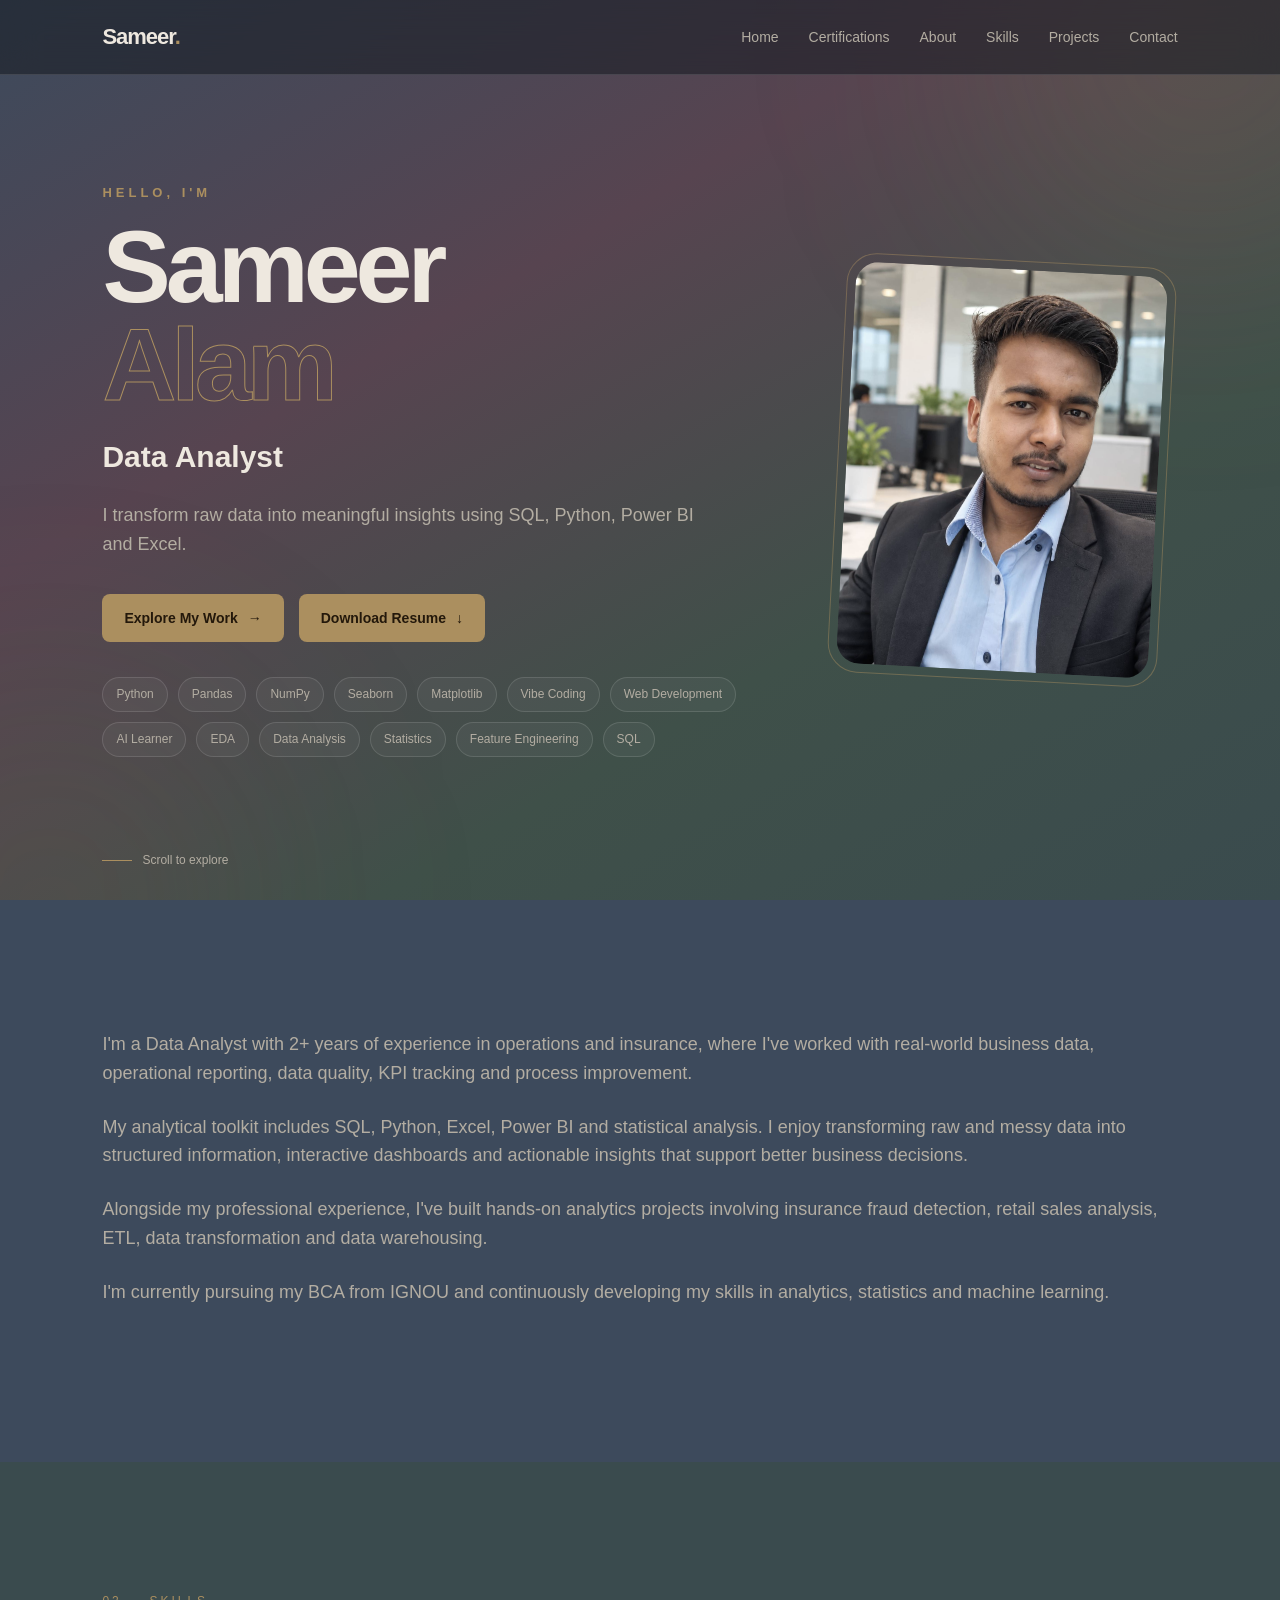
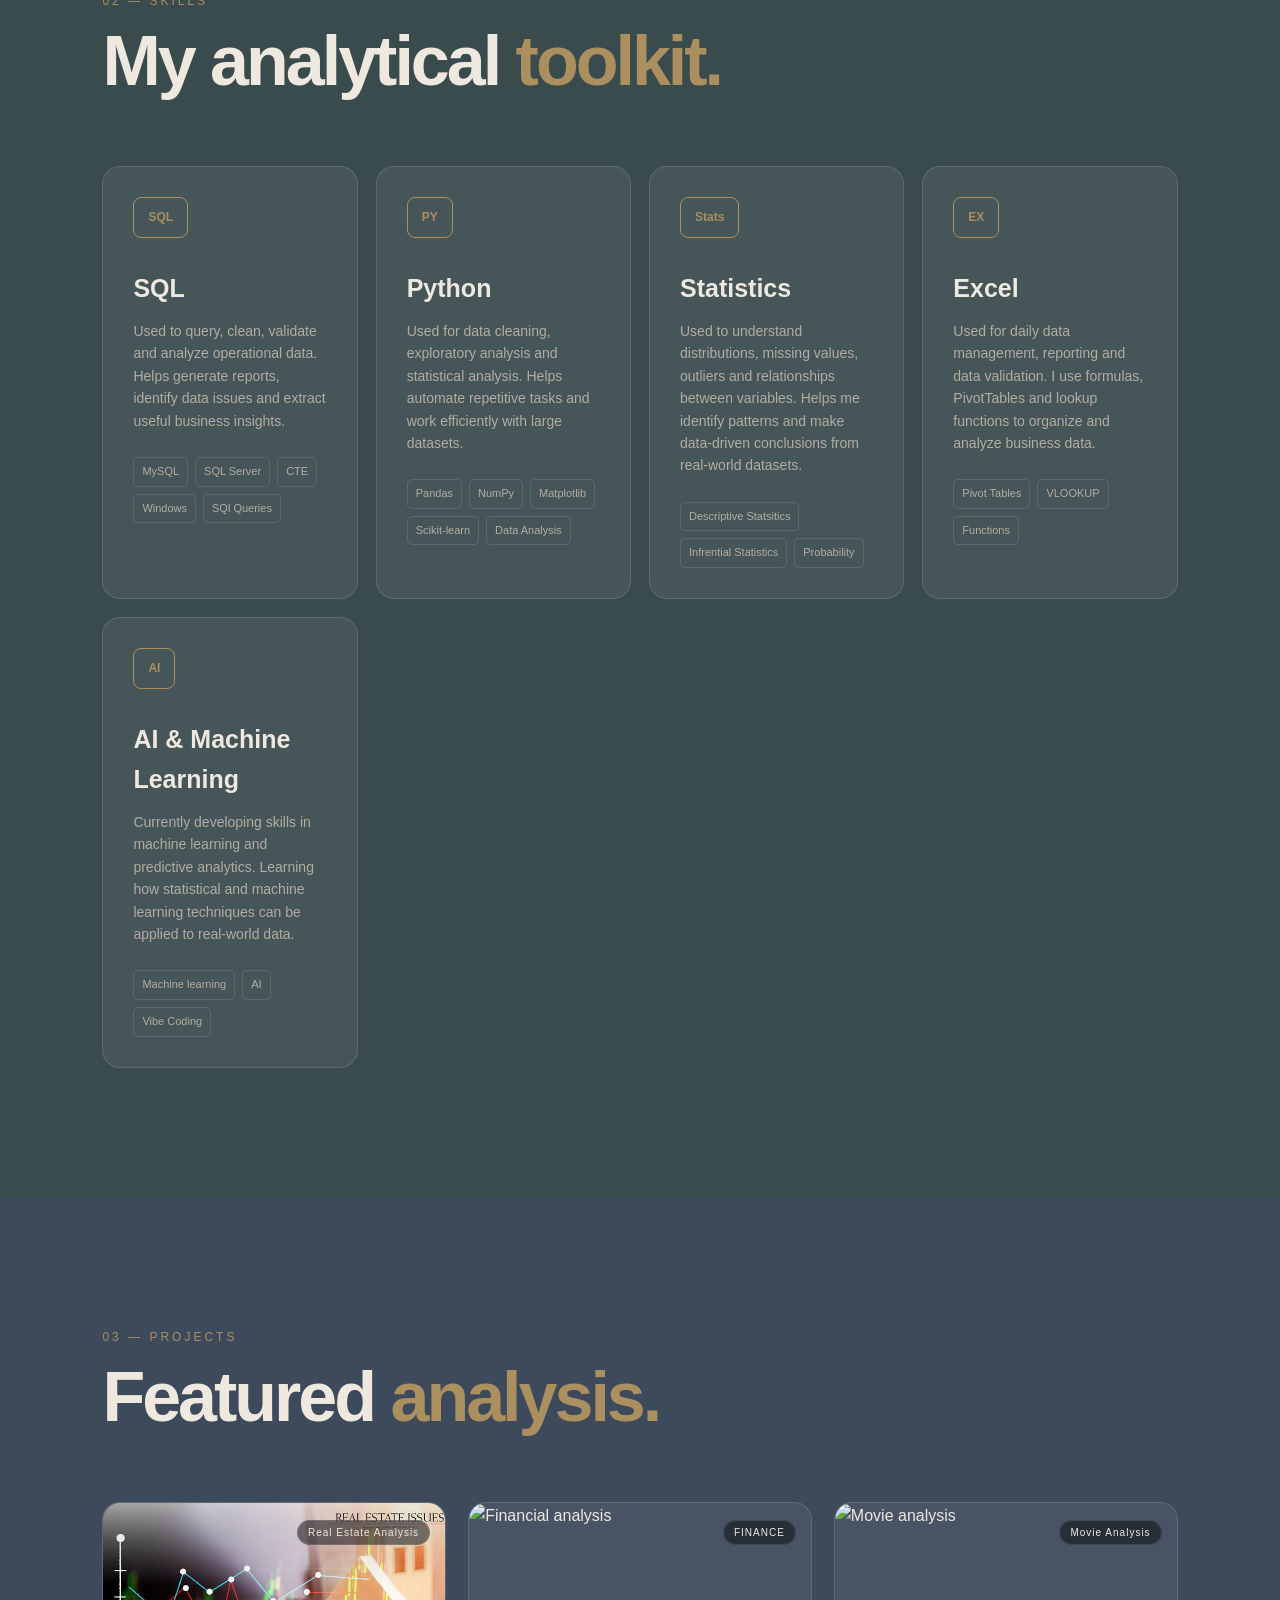
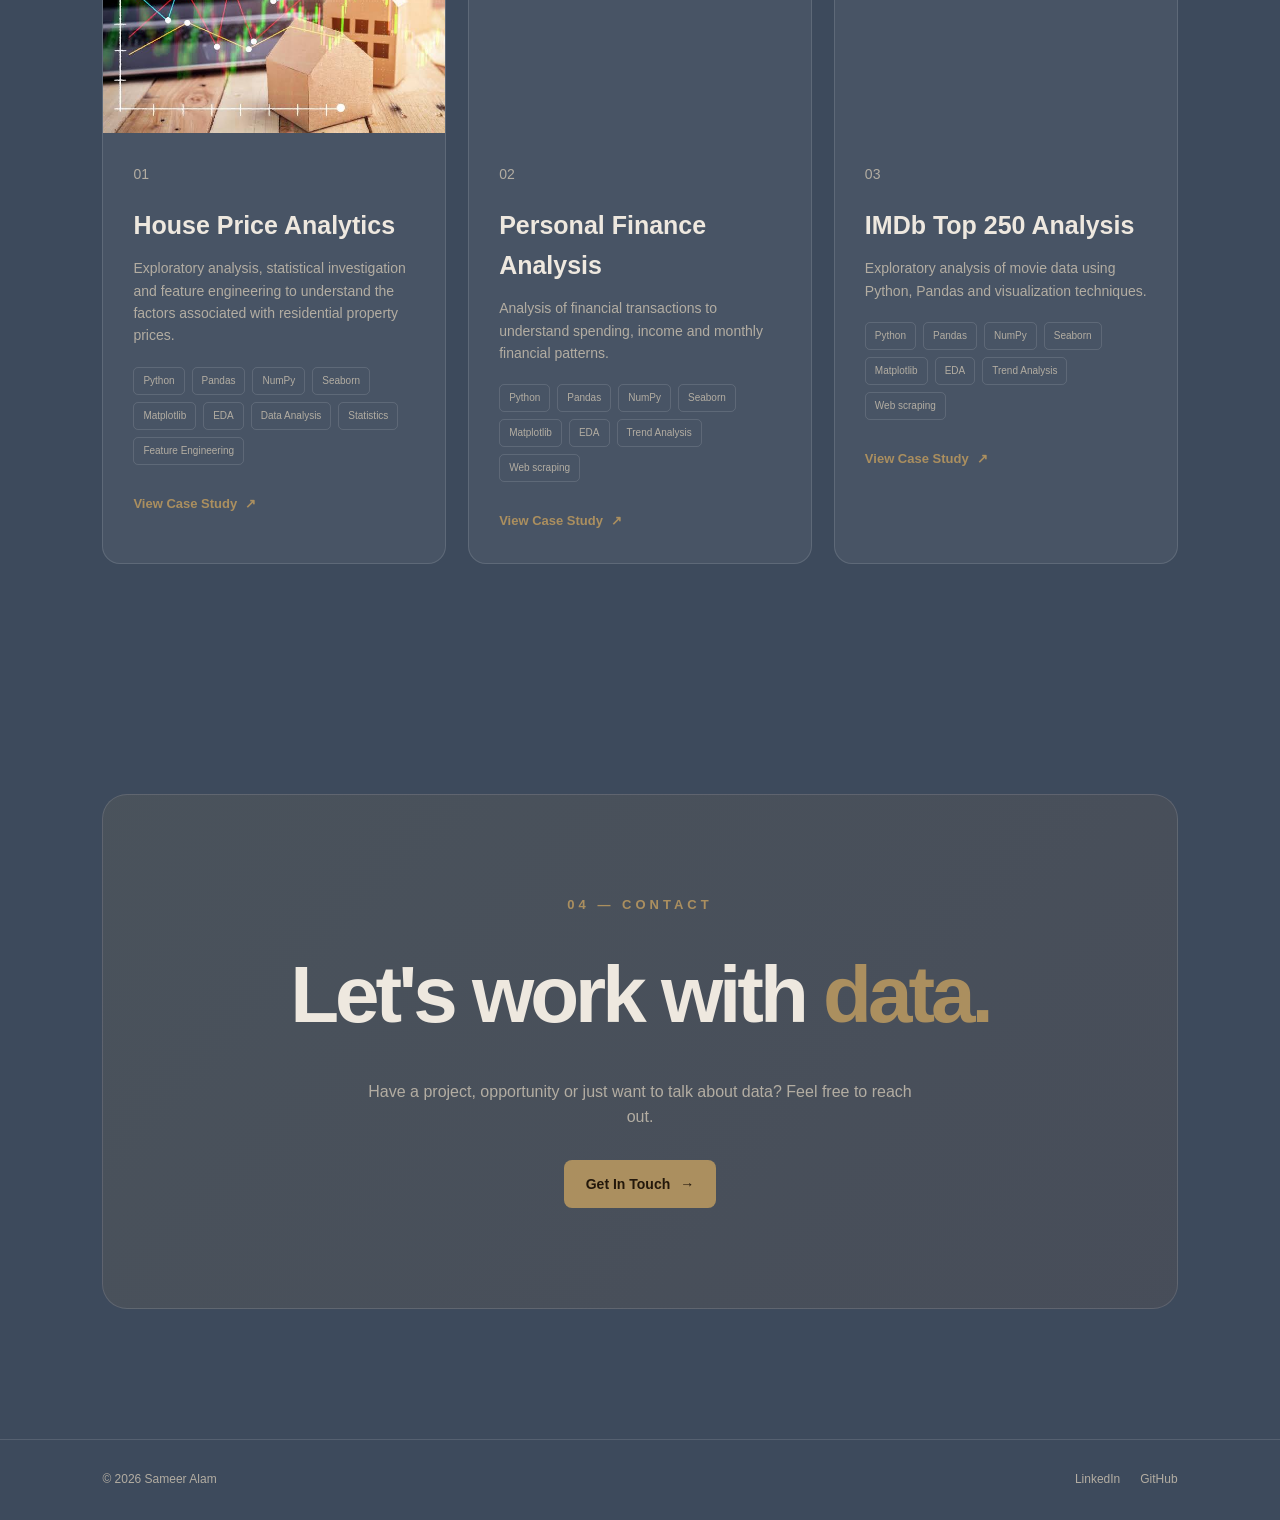
==== website/index.html @ bcc32638 "first push with office pc the structure of website and all certification" ====
<!DOCTYPE html>
<html lang="en">

<head>

    <meta charset="UTF-8">

    <meta name="viewport" content="width=device-width, initial-scale=1.0">

    <meta name="description"
        content="Sameer Alam - Data Analyst Portfolio. Explore my projects in SQL, Python, Power BI and Excel.">

    <title>Sameer Alam | Data Analyst</title>

    <link rel="stylesheet" href="style.css">

</head>


<body>

    <!-- ================= NAVIGATION ================= -->

    <nav class="navbar">

        <a href="#home" class="logo">
            Sameer<span>.</span>
        </a>

        <div class="nav-links">

            <a href="#home">Home</a>

            <a href="certifications.html">Certifications</a>

            <a href="#about">About</a>

            <a href="#skills">Skills</a>

            <a href="#projects">Projects</a>

            <a href="#contact">Contact</a>

        </div>

        <div class="menu-btn">
            ☰
        </div>

    </nav>



    <!-- ================= HERO ================= -->

    <section id="home" class="hero">

        <!-- Background glow -->

        <div class="glow glow-one"></div>

        <div class="glow glow-two"></div>


        <div class="hero-content">

            <div class="hero-text reveal">

                <p class="small-title">
                    HELLO, I'M
                </p>

                <h1>
                    Sameer
                    <span>Alam</span>
                </h1>

                <h2>
                    Data Analyst
                </h2>

                <p class="hero-description">

                    I transform raw data into meaningful insights
                    using SQL, Python, Power BI and Excel.

                </p>


          <div class="hero-buttons">

    <a href="#projects" class="btn primary-btn">
        Explore My Work
        <span>→</span>
    </a>

    <a href="files/Sameer-Alam-Resume.pdf"
       class="btn primary-btn"
       download>
        Download Resume
        <span>↓</span>
    </a>

</div>


                <div class="tech-stack">

                        <span>Python</span>
                        <span>Pandas</span>
                        <span>NumPy</span>
                        <span>Seaborn</span>
                        <span>Matplotlib</span>
                        <span>Vibe Coding</span>
                        <span>Web Development</span>
                        <span>AI Learner</span>
                        <span>EDA</span>
                        <span>Data Analysis</span>
                        <span>Statistics</span>
                        <span>Feature Engineering</span>
                        <span>SQL</span>

                </div>

            </div>


            <!-- PROFILE IMAGE -->

            <div class="hero-image reveal">

                <div class="image-glow"></div>

                <div class="profile-frame">

                    <!-- Replace this image later -->

                    <img
                        src="images/self.png"
                        alt="Profile">

                </div>

            </div>

        </div>


        <div class="scroll-indicator">

            <span></span>

            Scroll to explore

        </div>

    </section>



    <!-- ================= ABOUT ================= -->

    <section id="about" class="section">

        <div class="about-text reveal">

    <p>
        I'm a Data Analyst with 2+ years of experience in
        operations and insurance, where I've worked with
        real-world business data, operational reporting,
        data quality, KPI tracking and process improvement.
    </p>

    <p>
        My analytical toolkit includes SQL, Python, Excel,
        Power BI and statistical analysis. I enjoy transforming
        raw and messy data into structured information,
        interactive dashboards and actionable insights that
        support better business decisions.
    </p>

    <p>
        Alongside my professional experience, I've built
        hands-on analytics projects involving insurance fraud
        detection, retail sales analysis, ETL, data transformation
        and data warehousing.
    </p>

    <p>
        I'm currently pursuing my BCA from IGNOU and continuously
        developing my skills in analytics, statistics and
        machine learning.
    </p>

</div>

    </section>



    <!-- ================= SKILLS ================= -->

    <section id="skills" class="section skills-section">

        <div class="section-heading reveal">

            <p>02 — SKILLS</p>

            <h2>
                My analytical
                <span>toolkit.</span>
            </h2>

        </div>


        <div class="skills-grid">


            <!-- SQL -->

            <div class="skill-card reveal">

                <div class="skill-icon">
                    SQL
                </div>

                <h3>
                    SQL
                </h3>

                <p>
                    Used to query, clean, validate and analyze operational data.
                    Helps generate reports, identify data issues and extract useful business insights.
                </p>

                <div class="skill-tags">

                    <span>MySQL</span>
                    <span>SQL Server</span>
                    <span>CTE</span>
                    <span>Windows</span>
                    <span>SQl Queries</span>
                    

                </div>

            </div>


            <!-- PYTHON -->

            <div class="skill-card reveal">

                <div class="skill-icon">
                    PY
                </div>

                <h3>
                    Python
                </h3>

                <p>
                    Used for data cleaning, exploratory analysis and statistical analysis.
                    Helps automate repetitive tasks and work efficiently with large datasets.
                </p>

                <div class="skill-tags">

                    <span>Pandas</span>
                    <span>NumPy</span>
                    <span>Matplotlib</span>
                    <span>Scikit-learn</span>
                    <span>Data Analysis</span>

                </div>

            </div>


            <!-- POWER BI -->

            <div class="skill-card reveal">

                <div class="skill-icon">
                    Stats
                </div>

                <h3>
                    Statistics
                </h3>

                <p>
                    Used to understand distributions, missing values, outliers and relationships between variables.
                    Helps me identify patterns and make data-driven conclusions from real-world datasets.
                </p>

                <div class="skill-tags">

                    <span>Descriptive Statsitics</span>
                    <span>Infrential Statistics</span>
                    <span>Probability</span>

                </div>

            </div>


            <!-- EXCEL -->

            <div class="skill-card reveal">

                <div class="skill-icon">
                    EX
                </div>

                <h3>
                    Excel
                </h3>

                <p>
                    Used for daily data management, reporting and data validation.
                    I use formulas, PivotTables and lookup functions to organize and analyze business data.
                </p>

                <div class="skill-tags">

                    <span>Pivot Tables</span>
                    <span>VLOOKUP</span>
                    <span>Functions</span>

                </div>

            </div>

            <div class="skill-card reveal">

                <div class="skill-icon">
                    AI
                </div>

                <h3>
                    AI & Machine Learning
                </h3>

                <p>
                    Currently developing skills in machine learning and predictive analytics.
                    Learning how statistical and machine learning techniques can be applied to real-world data.
                </p>

                <div class="skill-tags">

                    <span> Machine learning</span>
                    <span>AI</span>
                    <span>Vibe Coding</span>

                </div>

            </div>

        </div>

    </section>



    <!-- ================= PROJECTS ================= -->

    <section id="projects" class="section">

        <div class="section-heading reveal">

            <p>03 — PROJECTS</p>

            <h2>
                Featured
                <span>analysis.</span>
            </h2>

        </div>


        <div class="projects-grid">


            <!-- PROJECT 1 -->

            <article class="project-card reveal">


                <div class="project-image">

                    <img
                        src="images/project_house_price.jpeg"
                            alt="House Price Analysis">

                    <div class="image-overlay">

                        <span>
                            Real Estate Analysis
                        </span>

                    </div>

                </div>


                <div class="project-content">

                    <p class="project-number">
                        01
                    </p>
                <h3>House Price Analytics</h3>

                <p>
                    Exploratory analysis, statistical investigation and feature
                    engineering to understand the factors associated with residential
                    property prices.
                </p>

                 <div class="project-tags">

                        <span>Python</span>
                        <span>Pandas</span>
                        <span>NumPy</span>
                        <span>Seaborn</span>
                        <span>Matplotlib</span>
                        <span>EDA</span>
                        <span>Data Analysis</span>
                        <span>Statistics</span>
                        <span>Feature Engineering</span>

                    </div>

                    <a href="projects/house-price-analysis.html"
                    class="project-link">

                        View Case Study
                        <span>↗</span>

                    </a>
        

                </div>

            </article>



            <!-- PROJECT 2 -->

            <article class="project-card reveal">


                <div class="project-image">

                    <img
                        src="https://images.unsplash.com/photo-1554224155-6726b3ff858f?auto=format&fit=crop&w=1200&q=80"
                        alt="Financial analysis">

                    <div class="image-overlay">

                        <span>
                            FINANCE
                        </span>

                    </div>

                </div>


                <div class="project-content">

                    <p class="project-number">
                        02
                    </p>

                    <h3>
                        Personal Finance Analysis
                    </h3>

                    <p>

                        Analysis of financial transactions
                        to understand spending, income and
                        monthly financial patterns.

                    </p>

                    <div class="project-tags">

                        <span>Python</span>
                        <span>Pandas</span>
                        <span>NumPy</span>
                        <span>Seaborn</span>
                        <span>Matplotlib</span>
                        <span>EDA</span>
                        <span>Trend Analysis</span>
                        <span>Web scraping</span>

                    </div>


                    <a href="#" class="project-link">

                        View Case Study
                        <span>↗</span>

                    </a>

                </div>

            </article>



            <!-- PROJECT 3 -->

            <article class="project-card reveal">


                <div class="project-image">

                    <img
                        src="https://images.unsplash.com/photo-1489599849927-2ee91cede3ba?auto=format&fit=crop&w=1200&q=80"
                        alt="Movie analysis">

                    <div class="image-overlay">

                        <span>
                            Movie Analysis
                        </span>

                    </div>

                </div>


                <div class="project-content">

                    <p class="project-number">
                        03
                    </p>

                    <h3>
                        IMDb Top 250 Analysis
                    </h3>

                    <p>

                        Exploratory analysis of movie data
                        using Python, Pandas and visualization
                        techniques.

                    </p>


                    <div class="project-tags">

                        <span>Python</span>
                        <span>Pandas</span>
                        <span>NumPy</span>
                        <span>Seaborn</span>
                        <span>Matplotlib</span>
                        <span>EDA</span>
                        <span>Trend Analysis</span>
                        <span>Web scraping</span>

                    </div>


               <a href="projects/imdb-analysis.html" class="project-link">
                            View Case Study
                    <span>↗</span>
                            </a>

                </div>

            </article>

        </div>

    </section>



    <!-- ================= CONTACT ================= -->

    <section id="contact" class="section contact-section">

        <div class="contact-box reveal">

            <p class="small-title">
                04 — CONTACT
            </p>

            <h2>
                Let's work with
                <span>data.</span>
            </h2>

            <p>

                Have a project, opportunity or just want
                to talk about data? Feel free to reach out.

            </p>


            <a
                href="mailto: sameetalam74@gmail.com"
                class="btn primary-btn">

                Get In Touch
                <span>→</span>

            </a>

        </div>

    </section>



    <!-- ================= FOOTER ================= -->

    <footer>

        <p>
            © 2026 Sameer Alam
        </p>

        <div>

            <a href="https://www.linkedin.com/in/sameer-alam-1b705b1b7/" target="_blank">
                LinkedIn
            </a>

            <a href="#" target="_blank">
                GitHub
            </a>

        </div>

    </footer>



    <script src="script.js"></script>

</body>

</html>
---- website/style.css ----
/* =========================================
   GLOBAL
========================================= */

:root {

    --background: #3d4a5c;

    --background-two: #3a4b4e;

    --card: rgba(255, 255, 255, 0.06);

    --card-hover: rgba(255, 255, 255, 0.11);

    --text: #eee8df;

    --muted: #b3ada2;

    --accent: #ab8f5f;

    --purple: #96654c;

    --border: rgba(255, 255, 255, 0.12);

}


* {

    margin: 0;

    padding: 0;

    box-sizing: border-box;

}


html {

    scroll-behavior: smooth;

}


body {

    font-family:
        Inter,
        Arial,
        Helvetica,
        sans-serif;

    background: var(--background);

    background-image:
        linear-gradient(
            150deg,
            #3d4a5c 0%,
            #574450 35%,
            #3f5049 68%,
            #3a4b4e 100%
        );

    background-attachment: fixed;

    color: var(--text);

    line-height: 1.6;

    overflow-x: hidden;

}


a {

    color: inherit;

}


::selection {

    background: var(--accent);

    color: #23180b;

}



/* =========================================
   NAVBAR
========================================= */

.navbar {

    position: fixed;

    top: 0;

    left: 0;

    width: 100%;

    height: 75px;

    padding: 0 8%;

    display: flex;

    justify-content: space-between;

    align-items: center;

    z-index: 1000;

    background:
        rgba(22, 26, 34, 0.55);

    backdrop-filter: blur(18px);

    border-bottom:
        1px solid var(--border);

}


.logo {

    text-decoration: none;

    font-size: 22px;

    font-weight: 800;

    letter-spacing: -1px;

}


.logo span {

    color: var(--accent);

}


.nav-links {

    display: flex;

    gap: 30px;

}


.nav-links a {

    position: relative;

    text-decoration: none;

    color: var(--muted);

    font-size: 14px;

    transition:
        color 0.3s ease;

}


.nav-links a::after {

    content: "";

    position: absolute;

    bottom: -7px;

    left: 0;

    width: 0;

    height: 2px;

    background: var(--accent);

    transition:
        width 0.3s ease;

}


.nav-links a:hover {

    color: var(--text);

}


.nav-links a:hover::after {

    width: 100%;

}


.menu-btn {

    display: none;

    font-size: 25px;

    cursor: pointer;

}



/* =========================================
   HERO
========================================= */

.hero {

    min-height: 100vh;

    position: relative;

    display: flex;

    align-items: center;

    padding:
        120px 8% 80px;

    overflow: hidden;

}


.hero-content {

    width: 100%;

    display: grid;

    grid-template-columns:
        1.3fr 0.7fr;

    align-items: center;

    gap: 70px;

}


.small-title {

    color: var(--accent);

    font-size: 13px;

    letter-spacing: 4px;

    font-weight: 700;

    margin-bottom: 15px;

}


.hero h1 {

    font-size:
        clamp(55px, 8vw, 105px);

    line-height: 0.95;

    letter-spacing: -5px;

    margin-bottom: 20px;

}


.hero h1 span {

    display: block;

    color: transparent;

    -webkit-text-stroke:
        1px var(--accent);

}


.hero h2 {

    font-size: 30px;

    margin-bottom: 20px;

}


.hero-description {

    color: var(--muted);

    font-size: 18px;

    max-width: 620px;

    margin-bottom: 35px;

}


.hero-buttons {

    display: flex;

    gap: 15px;

    flex-wrap: wrap;

    margin-bottom: 35px;

}


.btn {

    display: inline-flex;

    align-items: center;

    gap: 10px;

    padding:
        13px 22px;

    border-radius: 8px;

    text-decoration: none;

    font-size: 14px;

    font-weight: 700;

    transition:
        transform 0.3s ease,
        box-shadow 0.3s ease,
        border-color 0.3s ease;

}


.primary-btn {

    background: var(--accent);

    color: #23180b;

}


.primary-btn:hover {

    transform:
        translateY(-5px);

    box-shadow:
        0 15px 40px
        rgba(171, 143, 95, 0.3);

}


.secondary-btn {

    border:
        1px solid var(--border);

    background:
        rgba(255, 255, 255, 0.05);

}


.secondary-btn:hover {

    transform:
        translateY(-5px);

    border-color:
        var(--accent);

}


.tech-stack {

    display: flex;

    gap: 10px;

    flex-wrap: wrap;

}


.tech-stack span {

    padding:
        7px 13px;

    border:
        1px solid var(--border);

    border-radius: 30px;

    color: var(--muted);

    font-size: 12px;

    background:
        rgba(255, 255, 255, 0.04);

    transition:
        transform 0.3s ease,
        border-color 0.3s ease,
        color 0.3s ease;

}


.tech-stack span:hover {

    transform:
        translateY(-4px);

    border-color:
        var(--accent);

    color:
        var(--accent);

}



/* =========================================
   PROFILE IMAGE
========================================= */

.hero-image {

    display: flex;

    justify-content: center;

    position: relative;

}


.profile-frame {

    position: relative;

    width: 330px;

    height: 420px;

    padding: 8px;

    border:
        1px solid
        rgba(171, 143, 95, 0.45);

    border-radius: 30px;

    overflow: hidden;

    transform:
        rotate(3deg);

    transition:
        transform 0.5s ease,
        box-shadow 0.5s ease;

}


.profile-frame:hover {

    transform:
        rotate(0deg)
        translateY(-10px);

    box-shadow:
        0 30px 80px
        rgba(171, 143, 95, 0.2);

}


.profile-frame img {

    width: 100%;

    height: 100%;

    object-fit: cover;

    border-radius: 23px;

    filter:
        grayscale(30%);

    transition:
        transform 0.6s ease,
        filter 0.6s ease;

}


.profile-frame:hover img {

    transform:
        scale(1.05);

    filter:
        grayscale(0%);

}


/* IMAGE SHINE */

.profile-frame::after {

    content: "";

    position: absolute;

    top: 0;

    left: -130%;

    width: 70%;

    height: 100%;

    background:
        linear-gradient(
            90deg,
            transparent,
            rgba(255,255,255,0.4),
            transparent
        );

    transform:
        skewX(-20deg);

    transition:
        left 0.8s ease;

    pointer-events: none;

}


.profile-frame:hover::after {

    left: 140%;

}



/* =========================================
   BACKGROUND GLOWS
========================================= */

.glow {

    position: absolute;

    border-radius: 50%;

    filter: blur(120px);

    pointer-events: none;

}


.glow-one {

    width: 450px;

    height: 450px;

    background:
        rgba(171, 143, 95, 0.14);

    top: -180px;

    right: -150px;

}


.glow-two {

    width: 400px;

    height: 400px;

    background:
        rgba(150, 101, 76, 0.13);

    bottom: -200px;

    left: -150px;

}



/* =========================================
   SCROLL INDICATOR
========================================= */

.scroll-indicator {

    position: absolute;

    bottom: 30px;

    left: 8%;

    color: var(--muted);

    font-size: 12px;

    display: flex;

    align-items: center;

    gap: 10px;

}


.scroll-indicator span {

    width: 30px;

    height: 1px;

    background:
        var(--accent);

}



/* =========================================
   GENERAL SECTIONS
========================================= */

.section {

    padding:
        130px 8%;

    position: relative;

}


.section-heading {

    margin-bottom: 70px;

}


.section-heading p {

    color:
        var(--accent);

    font-size: 12px;

    letter-spacing: 3px;

    margin-bottom: 15px;

}


.section-heading h2 {

    font-size:
        clamp(40px, 6vw, 70px);

    line-height: 1;

    letter-spacing: -3px;

}


.section-heading h2 span {

    color: var(--accent);

}



/* =========================================
   ABOUT
========================================= */

.about-grid {

    display: grid;

    grid-template-columns:
        1fr 1fr;

    gap: 80px;

}


.about-text {

    color: var(--muted);

    font-size: 18px;

}


.about-text p {

    margin-bottom: 25px;

}


.about-stats {

    display: grid;

    grid-template-columns:
        1fr 1fr;

    gap: 15px;

}


.stat-card {

    padding: 30px;

    border:
        1px solid var(--border);

    border-radius: 15px;

    background:
        var(--card);

    transition:
        transform 0.4s ease,
        border-color 0.4s ease,
        background 0.4s ease;

}


.stat-card:hover {

    transform:
        translateY(-8px);

    border-color:
        var(--accent);

    background:
        var(--card-hover);

}


.stat-card h3 {

    font-size: 25px;

    margin-bottom: 8px;

}


.stat-card p {

    color: var(--muted);

    font-size: 13px;

}



/* =========================================
   SKILLS
========================================= */

.skills-section {

    background:
        var(--background-two);

}


.skills-grid {

    display: grid;

    grid-template-columns:
        repeat(4, 1fr);

    gap: 18px;

}


.skill-card {

    padding: 30px;

    min-height: 300px;

    border:
        1px solid var(--border);

    border-radius: 18px;

    background:
        var(--card);

    position: relative;

    overflow: hidden;

    transition:
        transform 0.4s ease,
        border-color 0.4s ease,
        box-shadow 0.4s ease;

}


.skill-card::before {

    content: "";

    position: absolute;

    width: 150px;

    height: 150px;

    border-radius: 50%;

    background:
        var(--accent);

    opacity: 0;

    filter: blur(80px);

    right: -80px;

    top: -80px;

    transition:
        opacity 0.4s ease;

}


.skill-card:hover {

    transform:
        translateY(-10px);

    border-color:
        rgba(171, 143, 95, 0.4);

    box-shadow:
        0 25px 60px
        rgba(10, 12, 16, 0.3);

}


.skill-card:hover::before {

    opacity: 0.15;

}


.skill-icon {

    display: inline-flex;

    padding: 10px 14px;

    border:
        1px solid var(--accent);

    color:
        var(--accent);

    border-radius: 8px;

    font-size: 12px;

    font-weight: 800;

    margin-bottom: 30px;

}


.skill-card h3 {

    font-size: 25px;

    margin-bottom: 12px;

}


.skill-card p {

    color: var(--muted);

    font-size: 14px;

    margin-bottom: 25px;

}


.skill-tags {

    display: flex;

    flex-wrap: wrap;

    gap: 7px;

}


.skill-tags span {

    font-size: 11px;

    color: var(--muted);

    padding: 5px 8px;

    border:
        1px solid var(--border);

    border-radius: 5px;

}



/* =========================================
   PROJECTS
========================================= */

.projects-grid {

    display: grid;

    grid-template-columns:
        repeat(3, 1fr);

    gap: 22px;

}


.project-card {

    border:
        1px solid var(--border);

    border-radius: 18px;

    overflow: hidden;

    background:
        var(--card);

    transition:
        transform 0.45s ease,
        border-color 0.45s ease,
        box-shadow 0.45s ease;

}


.project-card:hover {

    transform:
        translateY(-12px);

    border-color:
        rgba(150, 101, 76, 0.45);

    box-shadow:
        0 30px 70px
        rgba(10, 12, 16, 0.35);

}



/* PROJECT IMAGE */

.project-image {

    position: relative;

    height: 230px;

    overflow: hidden;

}


.project-image img {

    width: 100%;

    height: 100%;

    object-fit: cover;

    transition:
        transform 0.7s ease;

}


.project-card:hover
.project-image img {

    transform:
        scale(1.08);

}


/* IMAGE SHINE */

.project-image::after {

    content: "";

    position: absolute;

    top: 0;

    left: -130%;

    width: 65%;

    height: 100%;

    background:
        linear-gradient(
            90deg,
            transparent,
            rgba(255,255,255,0.45),
            transparent
        );

    transform:
        skewX(-20deg);

    transition:
        left 0.8s ease;

    pointer-events: none;

}


.project-card:hover
.project-image::after {

    left: 140%;

}

.project-graph {
    width: 100%;
    height: auto;
    display: block;
    border-radius: 12px;
    transition: transform 0.3s ease;
}

.project-graph:hover {
    transform: scale(1.02);
}



.image-overlay {

    position: absolute;

    top: 15px;

    right: 15px;

    z-index: 2;

}


.image-overlay span {

    padding:
        6px 10px;

    background:
        rgba(15, 15, 20, 0.55);

    backdrop-filter:
        blur(10px);

    border:
        1px solid var(--border);

    border-radius: 20px;

    font-size: 10px;

    letter-spacing: 1px;

    color:
        var(--text);

}



/* PROJECT CONTENT */

.project-content {

    padding: 30px;

}


.project-number {

    color:
        var(--accent);

    font-size: 12px;

    margin-bottom: 12px;

}


.project-content h3 {

    font-size: 25px;

    margin-bottom: 12px;

}


.project-content > p {

    color:
        var(--muted);

    font-size: 14px;

    margin-bottom: 20px;

}


.project-tags {

    display: flex;

    flex-wrap: wrap;

    gap: 7px;

    margin-bottom: 25px;

}


.project-tags span {

    padding:
        5px 9px;

    font-size: 10px;

    border:
        1px solid var(--border);

    border-radius: 5px;

    color:
        var(--muted);

}


.project-link {

    text-decoration: none;

    color:
        var(--accent);

    font-size: 13px;

    font-weight: 700;

    display: inline-flex;

    gap: 8px;

    transition:
        gap 0.3s ease;

}


.project-link:hover {

    gap: 15px;

}



/* =========================================
   CONTACT
========================================= */

.contact-section {

    padding-top: 100px;

}


.contact-box {

    text-align: center;

    padding:
        100px 30px;

    border:
        1px solid var(--border);

    border-radius: 25px;

    background:
        linear-gradient(
            135deg,
            rgba(171,143,95,0.12),
            rgba(150,101,76,0.12)
        );

}


.contact-box h2 {

    font-size:
        clamp(45px, 7vw, 80px);

    letter-spacing:
        -4px;

    margin-bottom: 20px;

}


.contact-box h2 span {

    color:
        var(--accent);

}


.contact-box > p:not(.small-title) {

    color:
        var(--muted);

    max-width: 550px;

    margin:
        0 auto 30px;

}



/* =========================================
   FOOTER
========================================= */

footer {

    padding:
        30px 8%;

    border-top:
        1px solid var(--border);

    display: flex;

    justify-content: space-between;

    color:
        var(--muted);

    font-size: 12px;

}


footer div {

    display: flex;

    gap: 20px;

}


footer a {

    text-decoration: none;

}


footer a:hover {

    color:
        var(--accent);

}



/* =========================================
   SCROLL REVEAL
========================================= */

.reveal {

    opacity: 0;

    transform:
        translateY(35px);

    transition:
        opacity 0.8s ease,
        transform 0.8s ease;

}


.reveal.active {

    opacity: 1;

    transform:
        translateY(0);

}



/* =========================================
   MOBILE
========================================= */

@media (max-width: 1000px) {

    .hero-content {

        grid-template-columns:
            1fr;

    }

    .hero-image {

        display: none;

    }

    .skills-grid {

        grid-template-columns:
            repeat(2, 1fr);

    }

    .projects-grid {

        grid-template-columns:
            1fr 1fr;

    }

}


@media (max-width: 700px) {

    .navbar {

        padding:
            0 5%;

    }

    .nav-links {

        display: none;

    }

    .menu-btn {

        display: block;

    }

    .hero {

        padding:
            120px 6% 70px;

    }

    .hero h1 {

        font-size: 58px;

    }

    .hero h2 {

        font-size: 25px;

    }

    .hero-description {

        font-size: 16px;

    }

    .section {

        padding:
            90px 6%;

    }

    .about-grid {

        grid-template-columns:
            1fr;

        gap: 40px;

    }

    .about-stats {

        grid-template-columns:
            1fr 1fr;

    }

    .skills-grid {

        grid-template-columns:
            1fr;

    }

    .projects-grid {

        grid-template-columns:
            1fr;

    }

    .contact-box {

        padding:
            70px 20px;

    }

    footer {

        flex-direction:
            column;

        gap: 15px;

    }

}


@media (max-width: 450px) {

    .about-stats {

        grid-template-columns:
            1fr;

    }

    .hero h1 {

        font-size: 48px;

    }

}
@media (max-width: 700px) {

    .nav-links.mobile-active {

        display: flex;

        position: absolute;

        top: 75px;

        left: 0;

        width: 100%;

        padding: 25px;

        flex-direction: column;

        align-items: center;

        gap: 20px;

        background:
            rgba(22, 26, 34, 0.9);

        backdrop-filter:
            blur(20px);

        border-bottom:
            1px solid var(--border);

    }

}
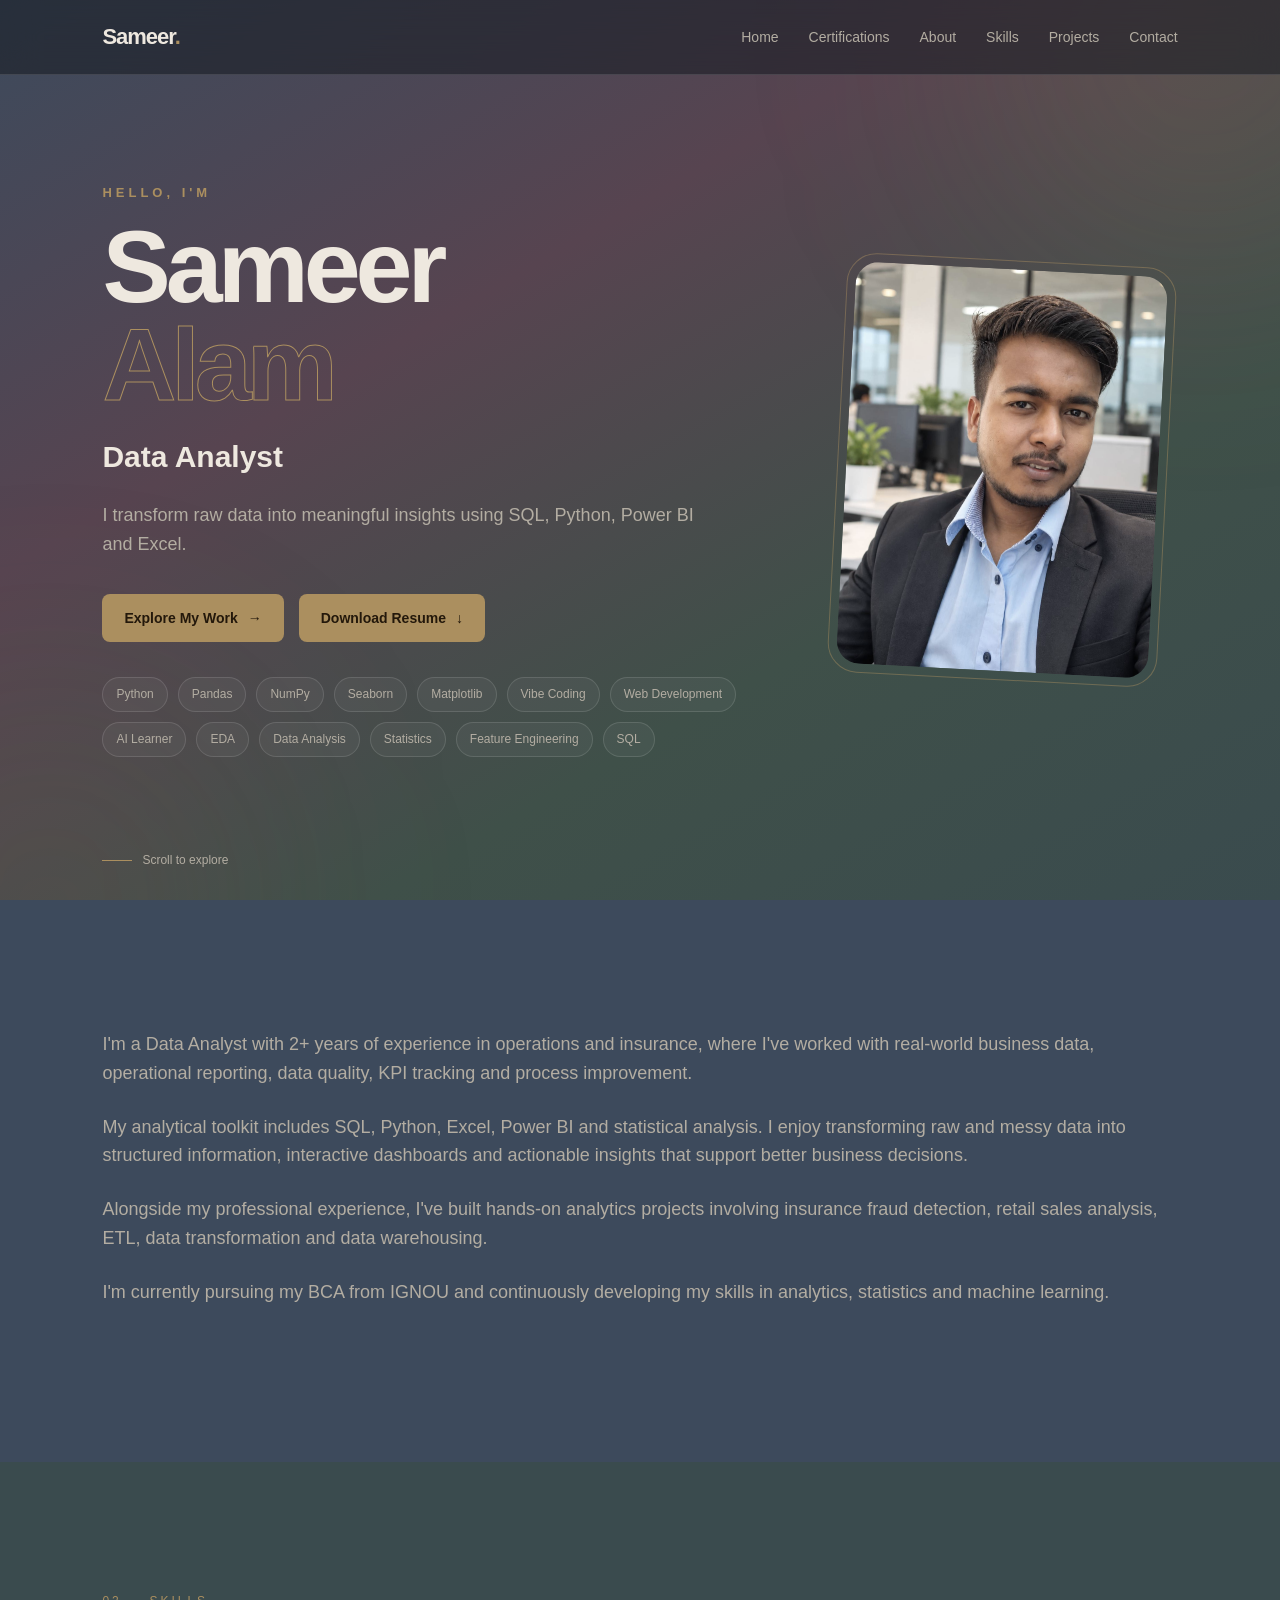
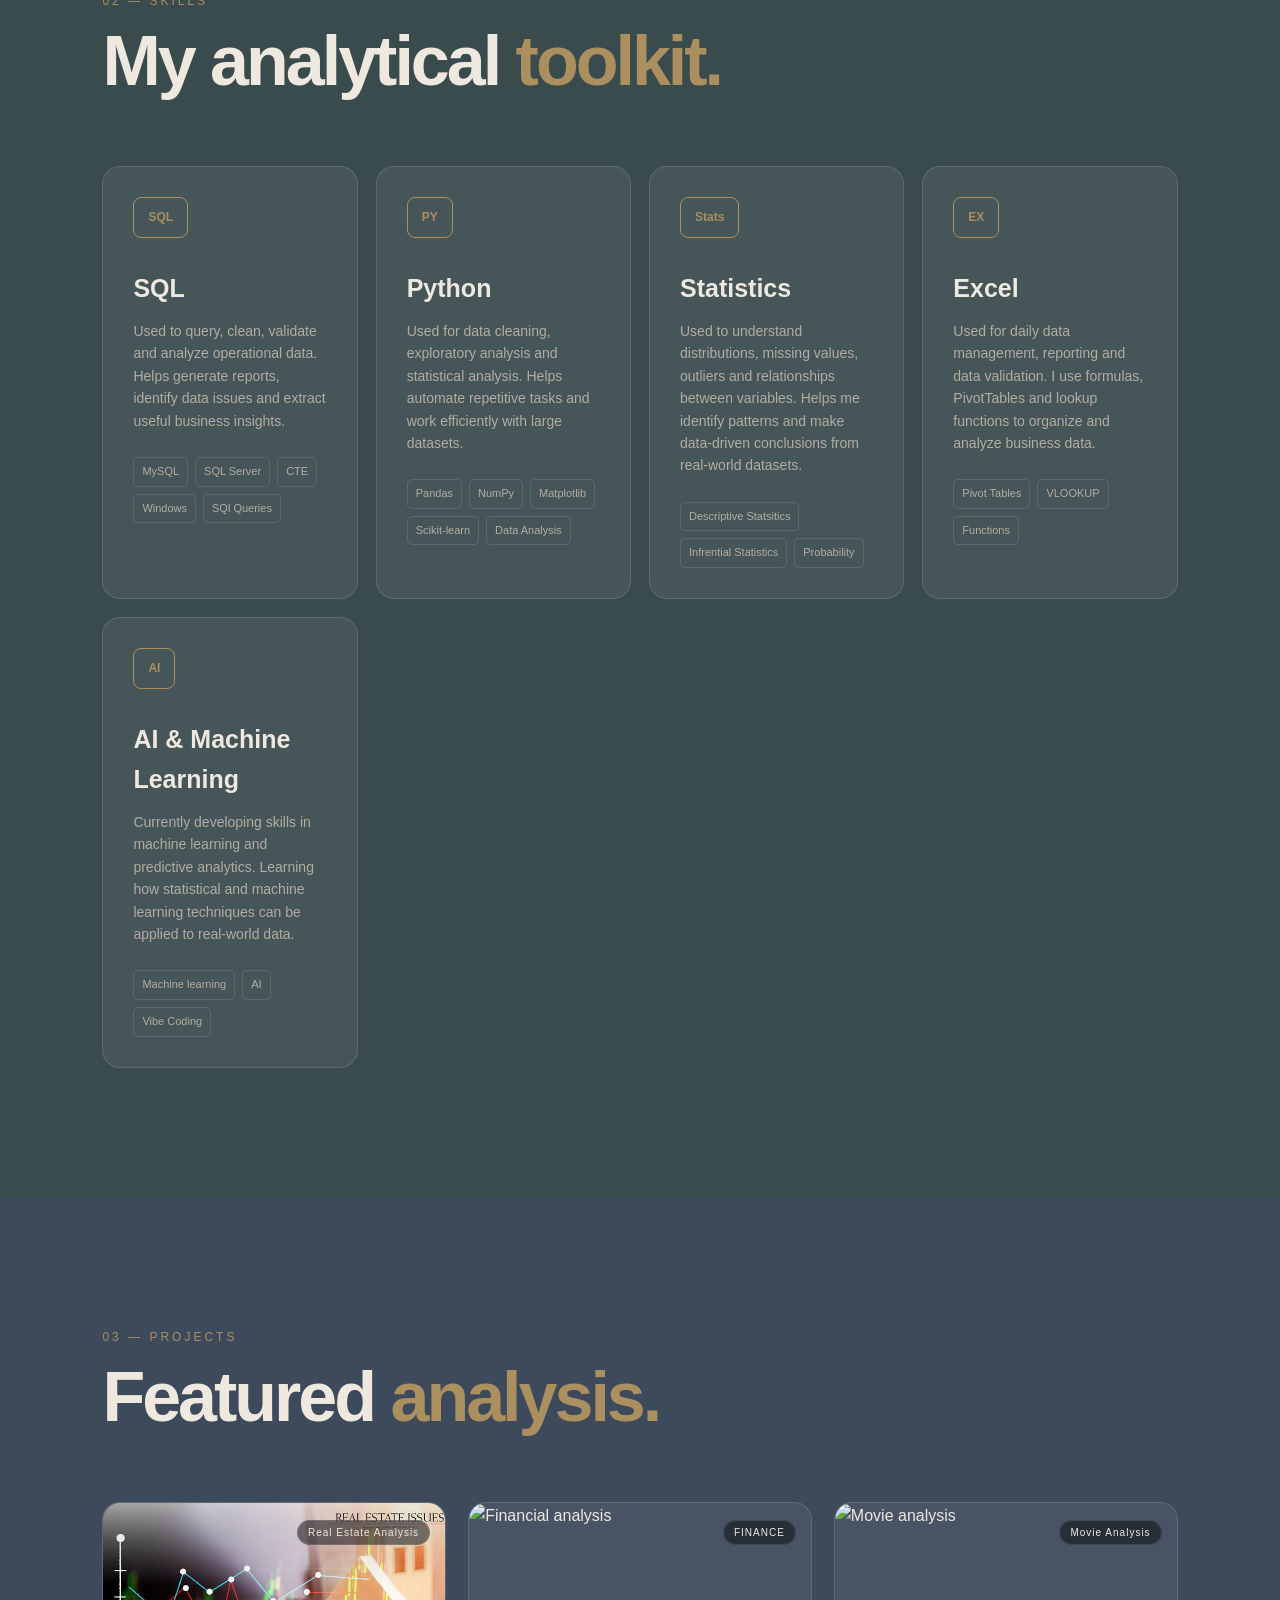
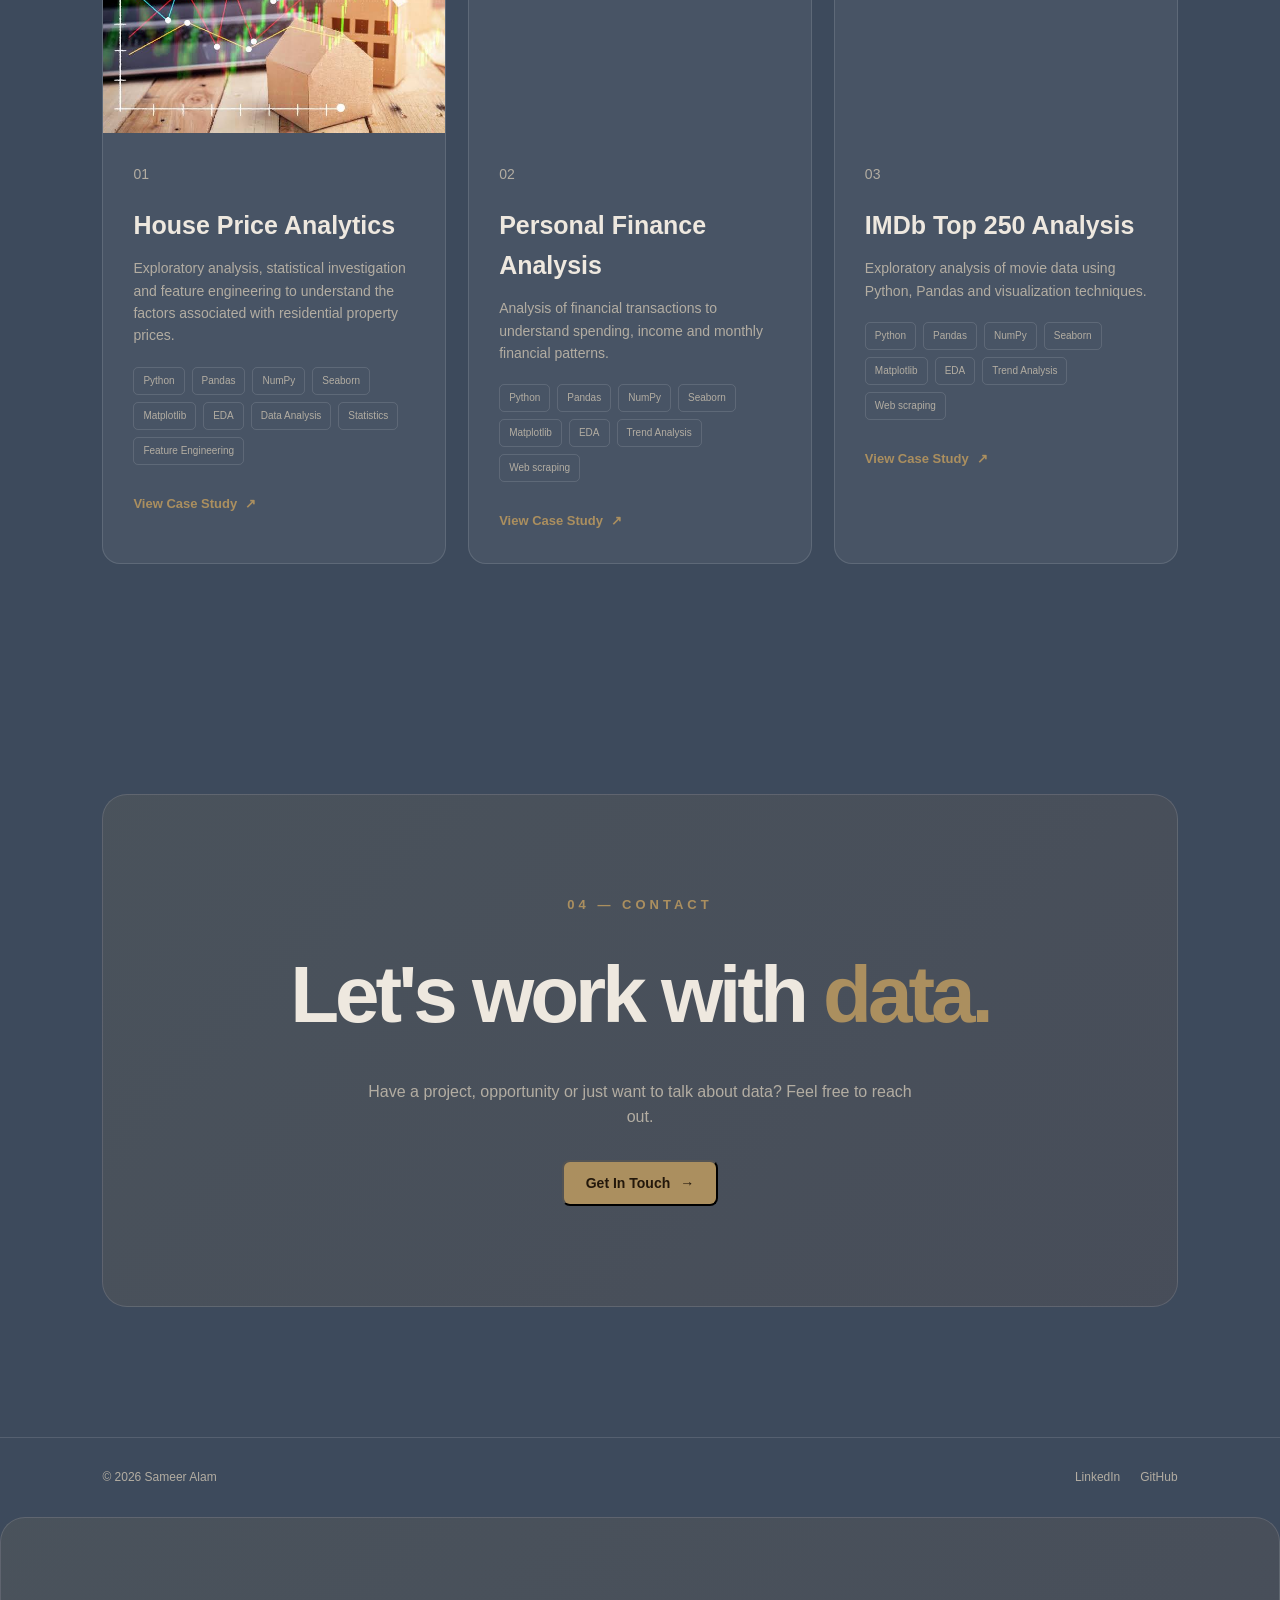
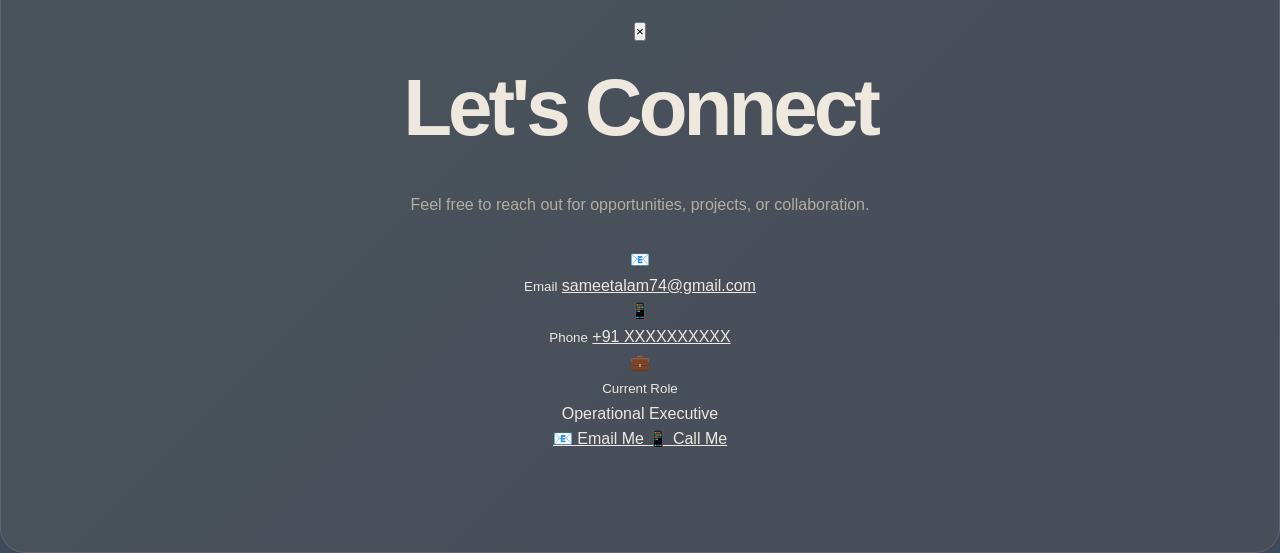
==== commit 57cf861b: "Changes in contact when person touch on fet touch it will get my contact" ====
--- a/website/index.html
+++ b/website/index.html
@@ -4,6 +4,7 @@
 <head>
 
     <meta charset="UTF-8">
+    <meta name="viewport" content="width=device-width, initial-scale=1.0">
 
     <meta name="viewport" content="width=device-width, initial-scale=1.0">
 
@@ -127,7 +128,7 @@
 
             <!-- PROFILE IMAGE -->
 
-            <div class="hero-image reveal">
+            <div class="hero-image">
 
                 <div class="image-glow"></div>
 
@@ -606,15 +607,10 @@
 
             </p>
 
-
-            <a
-                href="mailto: sameetalam74@gmail.com"
-                class="btn primary-btn">
-
+            <button class="btn primary-btn" id="contactBtn">
                 Get In Touch
                 <span>→</span>
-
-            </a>
+            </button>
 
         </div>
 
@@ -648,6 +644,71 @@
 
     <script src="script.js"></script>
 
+    <!-- Contact Popup -->
+<div class="contact-modal" id="contactModal">
+
+    <div class="contact-box">
+
+        <button class="close-contact" id="closeContact">&times;</button>
+
+        <h2>Let's Connect</h2>
+
+        <p class="contact-subtitle">
+            Feel free to reach out for opportunities, projects, or collaboration.
+        </p>
+
+        <div class="contact-details">
+
+            <div class="contact-item">
+                <span>📧</span>
+                <div>
+                    <small>Email</small>
+                    <a href="mailto:sameetalam74@gmail.com">
+                        sameetalam74@gmail.com
+                    </a>
+                </div>
+            </div>
+
+            <div class="contact-item">
+                <span>📱</span>
+                <div>
+                    <small>Phone</small>
+                    <a href="tel:+91XXXXXXXXXX">
+                        +91 XXXXXXXXXX
+                    </a>
+                </div>
+            </div>
+
+            <div class="contact-item">
+                <span>💼</span>
+                <div>
+                    <small>Current Role</small>
+                    <p>Operational Executive</p>
+                </div>
+            </div>
+
+        </div>
+
+        <div class="contact-actions">
+
+            <a
+                href="mailto:sameetalam74@gmail.com"
+                class="contact-action email-action">
+                📧 Email Me
+            </a>
+
+            <a
+                href="tel:+91XXXXXXXXXX"
+                class="contact-action call-action">
+                📱 Call Me
+            </a>
+
+        </div>
+
+    </div>
+
+</div>
+
 </body>
 
-</html>+</html>
--- a/website/style.css
+++ b/website/style.css
@@ -1436,146 +1436,158 @@
 @media (max-width: 1000px) {
 
     .hero-content {
+        grid-template-columns: 1fr;
+    }
+
+    .hero-image {
+        display: flex !important;
+        visibility: visible !important;
+        opacity: 1 !important;
+        width: 100%;
+        justify-content: center;
+        position: relative;
+        transform: none !important;
+    }
+
+    .profile-frame {
+        display: block !important;
+        visibility: visible !important;
+        opacity: 1 !important;
+        width: min(330px, 85vw);
+        height: 420px;
+    }
+
+    .profile-frame img {
+        display: block !important;
+        visibility: visible !important;
+        opacity: 1 !important;
+        width: 100%;
+        height: 100%;
+        object-fit: cover;
+    }
+
+    .skills-grid {
+        grid-template-columns: repeat(2, 1fr);
+    }
+
+    .projects-grid {
+        grid-template-columns: 1fr 1fr;
+    }
+}
+}
+
+
+@media (max-width: 700px) {
+
+    .navbar {
+
+        padding:
+            0 5%;
+
+    }
+
+    .nav-links {
+
+        display: none;
+
+    }
+
+    .menu-btn {
+
+        display: block;
+
+    }
+
+    .hero {
+
+        padding:
+            120px 6% 70px;
+
+    }
+
+    .hero h1 {
+
+        font-size: 58px;
+
+    }
+
+    .hero h2 {
+
+        font-size: 25px;
+
+    }
+
+    .hero-description {
+
+        font-size: 16px;
+
+    }
+
+    .section {
+
+        padding:
+            90px 6%;
+
+    }
+
+    .about-grid {
 
         grid-template-columns:
             1fr;
 
-    }
-
-    .hero-image {
-
-        display: none;
-
-    }
-
-    .skills-grid {
-
-        grid-template-columns:
-            repeat(2, 1fr);
-
-    }
-
-    .projects-grid {
+        gap: 40px;
+
+    }
+
+    .about-stats {
 
         grid-template-columns:
             1fr 1fr;
 
     }
 
-}
-
-
-@media (max-width: 700px) {
-
-    .navbar {
-
-        padding:
-            0 5%;
-
-    }
-
-    .nav-links {
-
-        display: none;
-
-    }
-
-    .menu-btn {
-
-        display: block;
-
-    }
-
-    .hero {
-
-        padding:
-            120px 6% 70px;
-
-    }
-
-    .hero h1 {
-
-        font-size: 58px;
-
-    }
-
-    .hero h2 {
-
-        font-size: 25px;
-
-    }
-
-    .hero-description {
-
-        font-size: 16px;
-
-    }
-
-    .section {
-
-        padding:
-            90px 6%;
-
-    }
-
-    .about-grid {
+    .skills-grid {
 
         grid-template-columns:
             1fr;
 
-        gap: 40px;
-
-    }
-
-    .about-stats {
-
-        grid-template-columns:
-            1fr 1fr;
-
-    }
-
-    .skills-grid {
+    }
+
+    .projects-grid {
 
         grid-template-columns:
             1fr;
 
     }
 
-    .projects-grid {
+    .contact-box {
+
+        padding:
+            70px 20px;
+
+    }
+
+    footer {
+
+        flex-direction:
+            column;
+
+        gap: 15px;
+
+    }
+
+}
+
+
+@media (max-width: 450px) {
+
+    .about-stats {
 
         grid-template-columns:
             1fr;
 
     }
 
-    .contact-box {
-
-        padding:
-            70px 20px;
-
-    }
-
-    footer {
-
-        flex-direction:
-            column;
-
-        gap: 15px;
-
-    }
-
-}
-
-
-@media (max-width: 450px) {
-
-    .about-stats {
-
-        grid-template-columns:
-            1fr;
-
-    }
-
     .hero h1 {
 
         font-size: 48px;
@@ -1617,3 +1629,196 @@
     }
 
 }
+
+/* =========================================
+   MOBILE RESPONSIVE DESIGN
+   ========================================= */
+
+@media (max-width: 768px) {
+
+    /* Prevent horizontal scrolling */
+    html,
+    body {
+        width: 100%;
+        max-width: 100%;
+        overflow-x: hidden;
+    }
+
+    * {
+        box-sizing: border-box;
+    }
+
+    /* General container */
+    .container {
+        width: 100%;
+        padding-left: 20px;
+        padding-right: 20px;
+    }
+
+    /* Navigation */
+    nav {
+        padding: 15px 20px;
+    }
+
+    nav ul {
+        gap: 15px;
+        flex-wrap: wrap;
+    }
+
+    nav a {
+        font-size: 14px;
+    }
+
+    /* Hero section */
+    .hero {
+        min-height: auto;
+        padding: 60px 20px 40px;
+        text-align: center;
+    }
+
+    .hero h1 {
+        font-size: 40px;
+        line-height: 1.1;
+    }
+
+    .hero h2 {
+        font-size: 22px;
+    }
+
+    .hero p {
+        font-size: 15px;
+        line-height: 1.6;
+    }
+
+    /* Hero content */
+    .hero-content {
+        width: 100%;
+        flex-direction: column;
+        align-items: center;
+    }
+
+    /* Profile image */
+    .profile-image,
+    .hero img {
+        max-width: 80%;
+        width: 250px;
+        height: auto;
+        margin: 20px auto;
+    }
+
+    /* Buttons */
+    .buttons {
+        display: flex;
+        flex-direction: column;
+        align-items: center;
+        gap: 12px;
+    }
+
+    .buttons a,
+    .btn {
+        width: 100%;
+        max-width: 280px;
+        text-align: center;
+    }
+
+    /* Sections */
+    section {
+        padding: 50px 20px;
+    }
+
+    section h2 {
+        font-size: 30px;
+    }
+
+    /* Cards */
+    .cards,
+    .projects-grid,
+    .skills-grid,
+    .certificates-grid {
+        grid-template-columns: 1fr;
+        gap: 20px;
+    }
+
+    .card,
+    .project-card,
+    .certificate-card {
+        width: 100%;
+    }
+
+    /* Images inside cards */
+    .card img,
+    .project-card img,
+    .certificate-card img {
+        max-width: 100%;
+        height: auto;
+    }
+
+    /* Text */
+    p {
+        font-size: 15px;
+        line-height: 1.6;
+    }
+
+    /* Footer */
+    footer {
+        padding: 30px 20px;
+        text-align: center;
+    }
+}
+
+
+/* Smaller phones */
+@media (max-width: 480px) {
+
+    .hero {
+        padding: 45px 15px 30px;
+    }
+
+    .hero h1 {
+        font-size: 32px;
+    }
+
+    .hero h2 {
+        font-size: 19px;
+    }
+
+    .hero p {
+        font-size: 14px;
+    }
+
+    section {
+        padding: 40px 15px;
+    }
+
+    section h2 {
+        font-size: 26px;
+    }
+
+    nav {
+        padding: 12px 15px;
+    }
+
+    nav a {
+        font-size: 13px;
+    }
+
+    .profile-image,
+    .hero img {
+        width: 210px;
+    }
+}
+/* Fix profile image visibility on mobile */
+@media (max-width: 768px) {
+    .hero-image.reveal {
+        opacity: 1 !important;
+        transform: translateY(0) !important;
+    }
+
+    .hero-image.reveal img {
+        display: block;
+        opacity: 1;
+        visibility: visible;
+        max-width: 100%;
+        height: auto;
+    }
+}
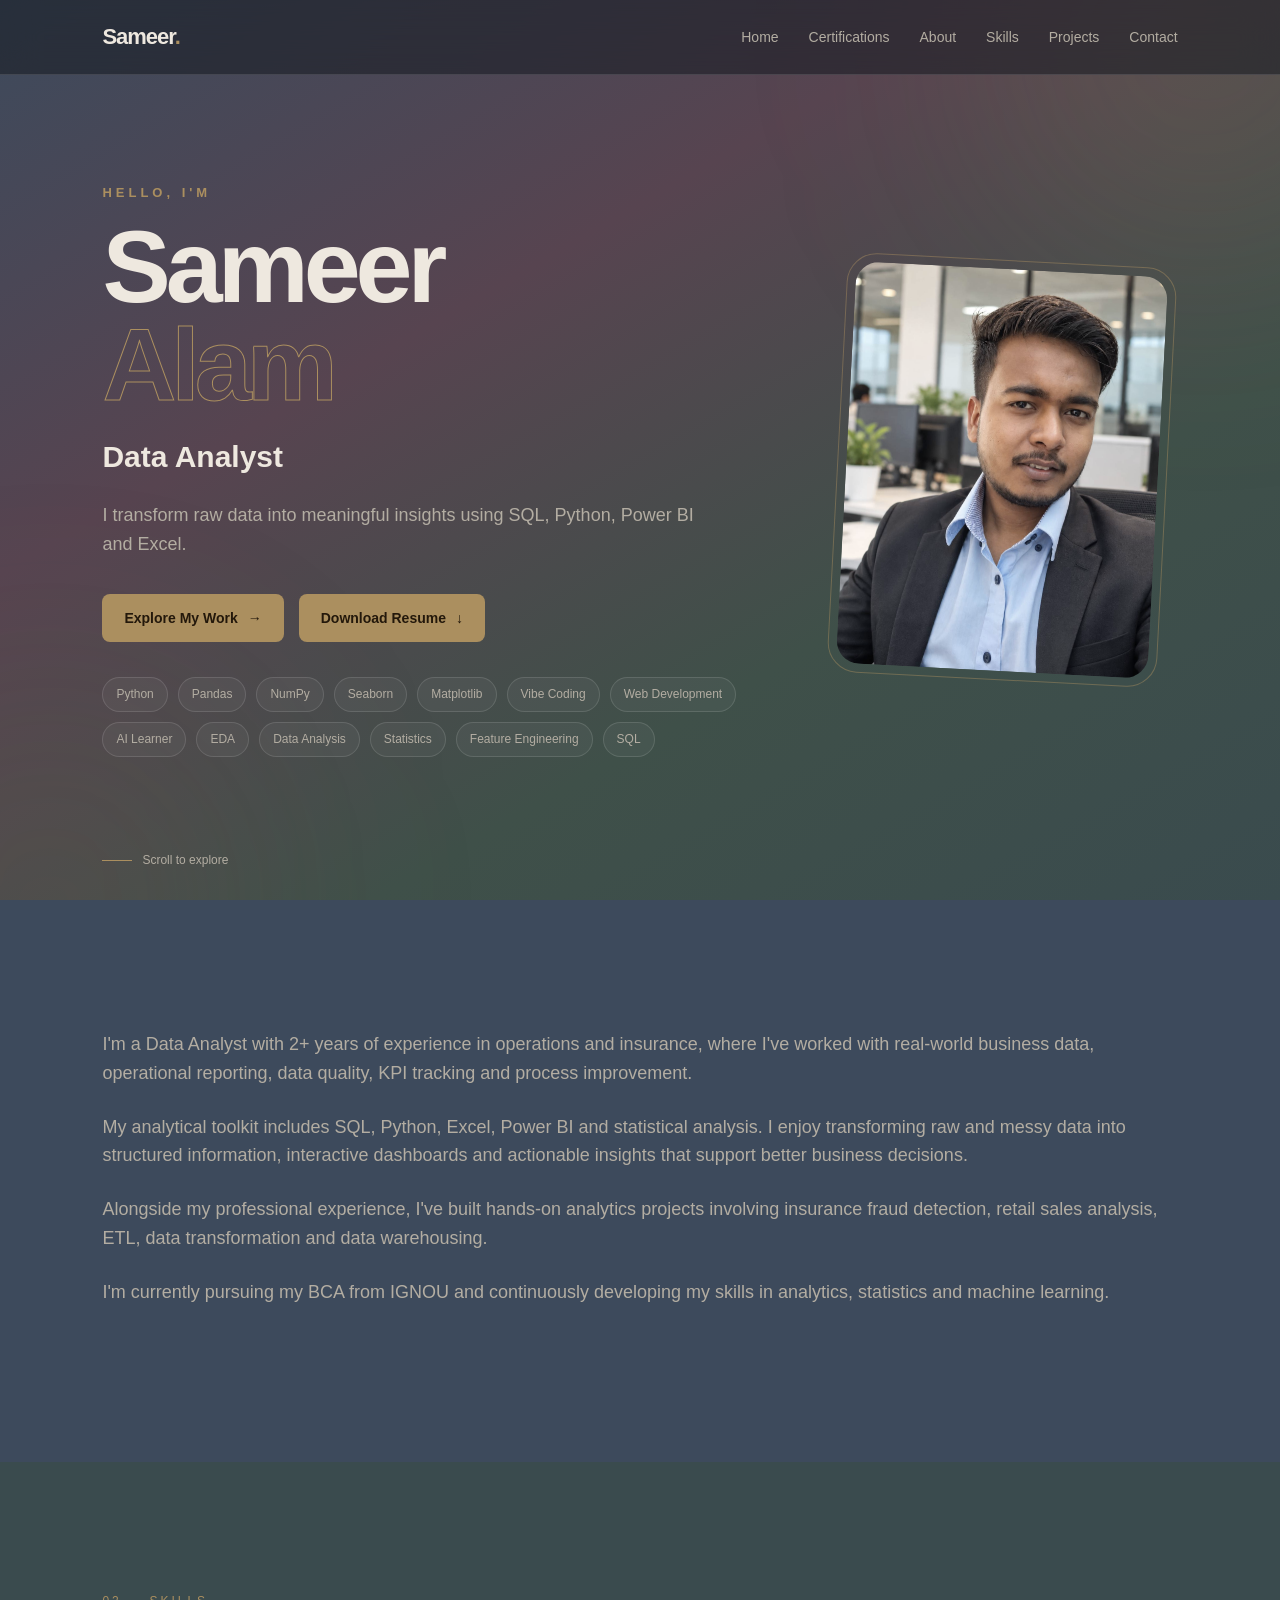
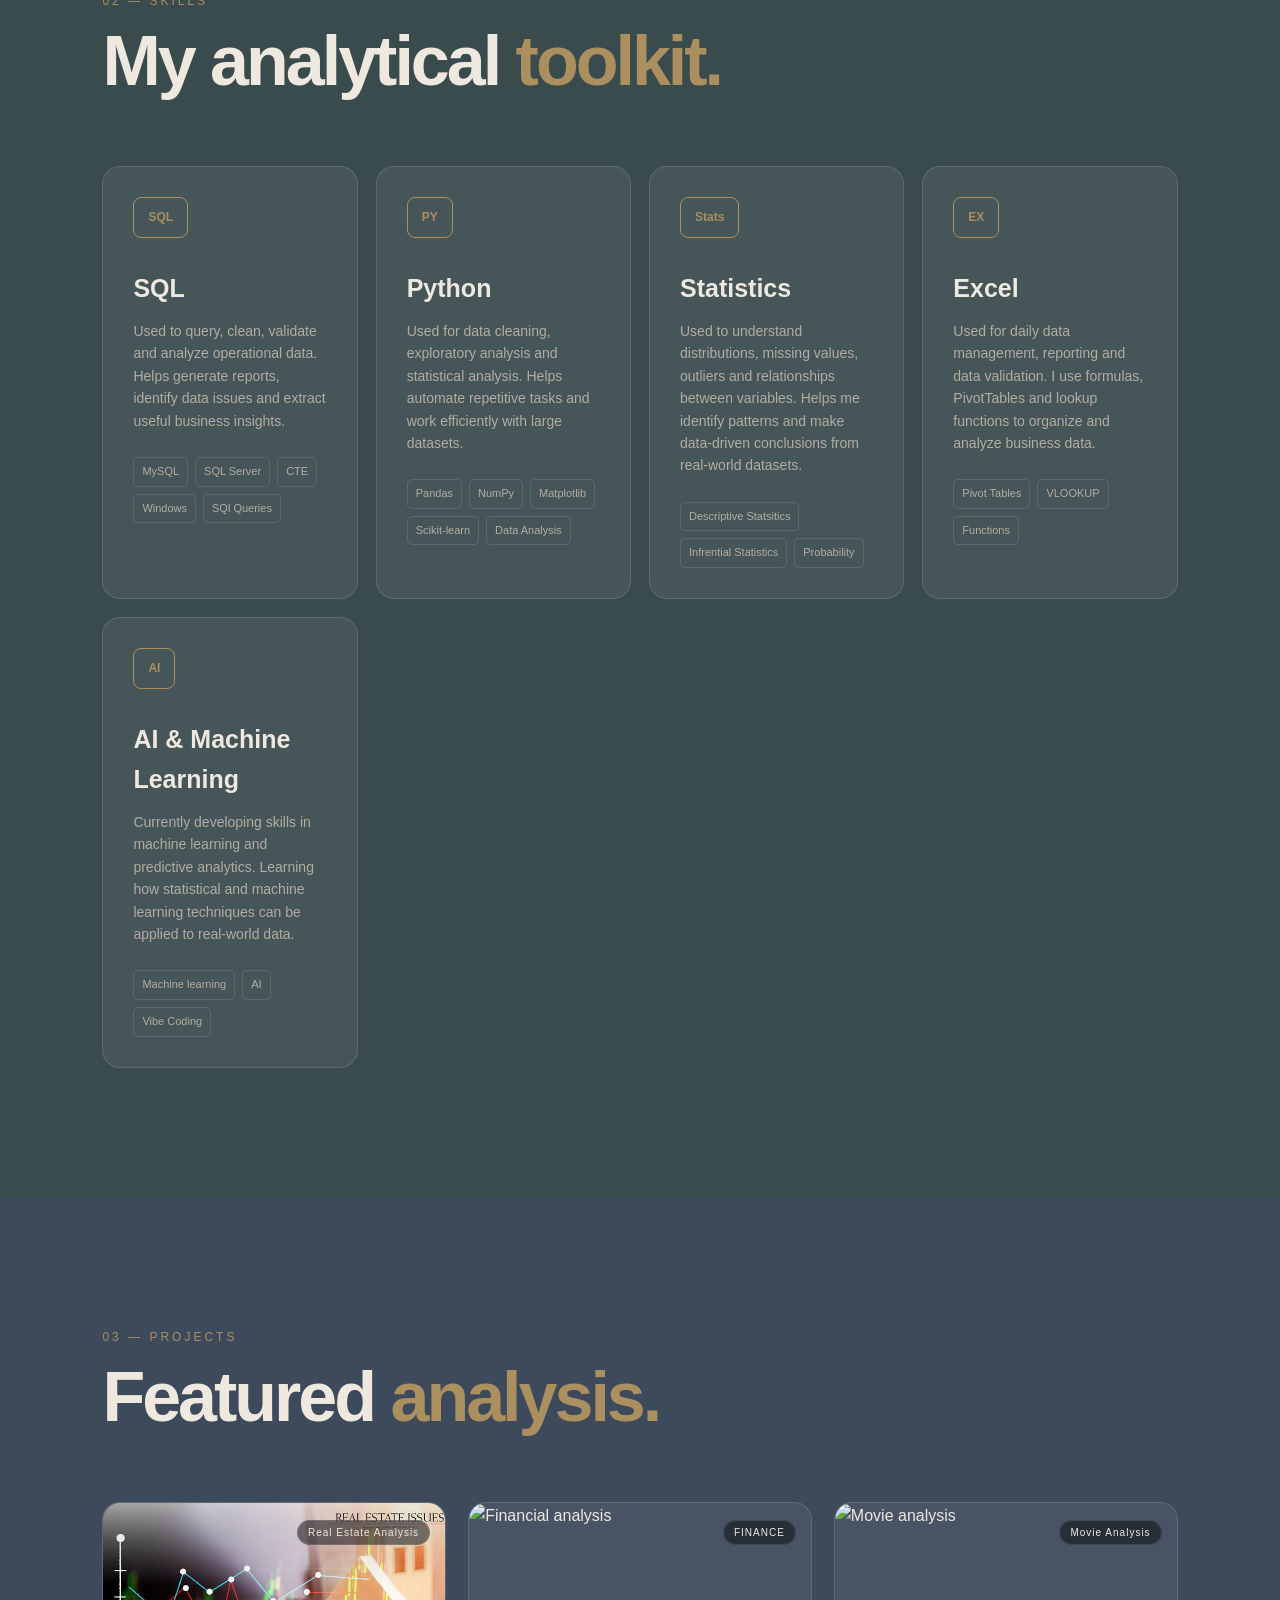
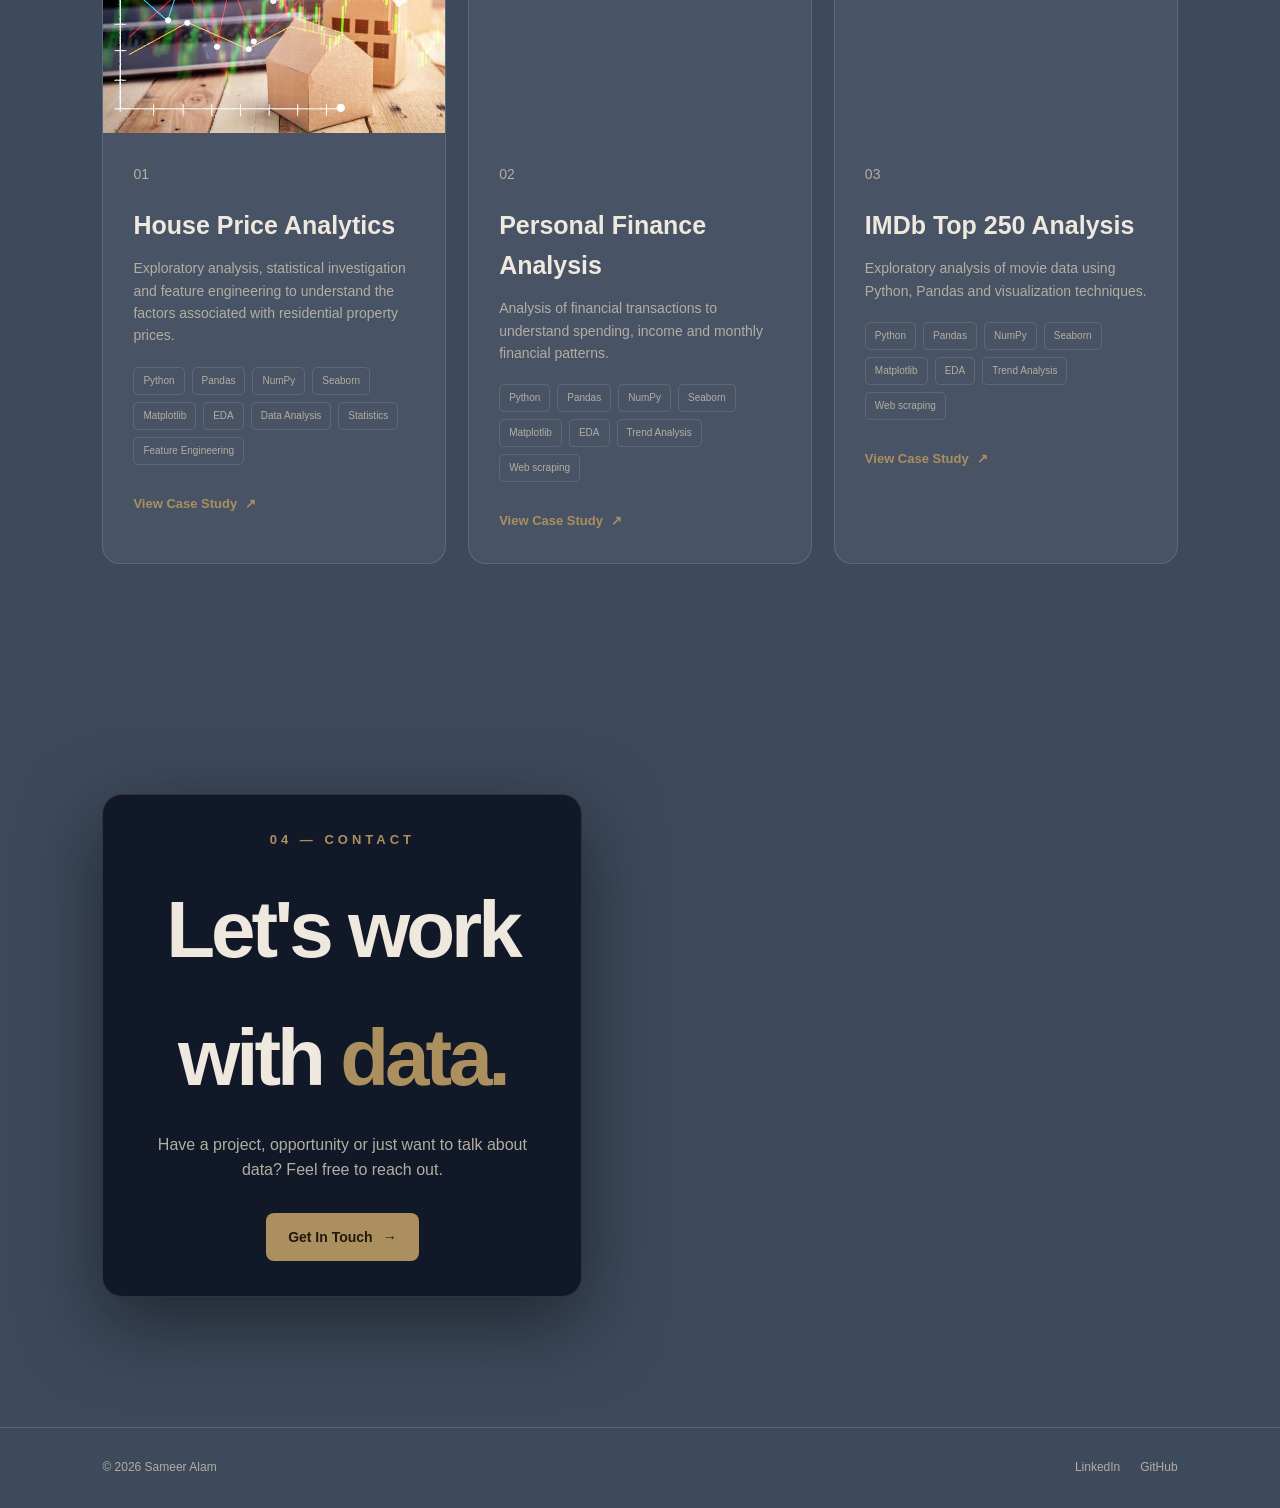
==== commit b27da430: "Update index.html with new layout and content Replaced old HTML structure with updated version, incl" ====
--- a/website/index.html
+++ b/website/index.html
@@ -23,31 +23,24 @@
     <!-- ================= NAVIGATION ================= -->
 
     <nav class="navbar">
-
+    
         <a href="#home" class="logo">
             Sameer<span>.</span>
         </a>
-
-        <div class="nav-links">
-
+    
+        <div class="nav-links" id="navLinks">
             <a href="#home">Home</a>
-
             <a href="certifications.html">Certifications</a>
-
             <a href="#about">About</a>
-
             <a href="#skills">Skills</a>
-
             <a href="#projects">Projects</a>
-
             <a href="#contact">Contact</a>
-
-        </div>
-
-        <div class="menu-btn">
+        </div>
+    
+        <button class="menu-btn" id="menuBtn" aria-label="Open menu">
             ☰
-        </div>
-
+        </button>
+    
     </nav>
 
 
@@ -607,10 +600,11 @@
 
             </p>
 
-            <button class="btn primary-btn" id="contactBtn">
-                Get In Touch
-                <span>→</span>
-            </button>
+                   <a href="mailto:sameetalam74@gmail.com?subject=Portfolio%20Contact"
+           class="btn primary-btn">
+            Get In Touch
+            <span>→</span>
+</a>
 
         </div>
 
@@ -644,70 +638,6 @@
 
     <script src="script.js"></script>
 
-    <!-- Contact Popup -->
-<div class="contact-modal" id="contactModal">
-
-    <div class="contact-box">
-
-        <button class="close-contact" id="closeContact">&times;</button>
-
-        <h2>Let's Connect</h2>
-
-        <p class="contact-subtitle">
-            Feel free to reach out for opportunities, projects, or collaboration.
-        </p>
-
-        <div class="contact-details">
-
-            <div class="contact-item">
-                <span>📧</span>
-                <div>
-                    <small>Email</small>
-                    <a href="mailto:sameetalam74@gmail.com">
-                        sameetalam74@gmail.com
-                    </a>
-                </div>
-            </div>
-
-            <div class="contact-item">
-                <span>📱</span>
-                <div>
-                    <small>Phone</small>
-                    <a href="tel:+91XXXXXXXXXX">
-                        +91 XXXXXXXXXX
-                    </a>
-                </div>
-            </div>
-
-            <div class="contact-item">
-                <span>💼</span>
-                <div>
-                    <small>Current Role</small>
-                    <p>Operational Executive</p>
-                </div>
-            </div>
-
-        </div>
-
-        <div class="contact-actions">
-
-            <a
-                href="mailto:sameetalam74@gmail.com"
-                class="contact-action email-action">
-                📧 Email Me
-            </a>
-
-            <a
-                href="tel:+91XXXXXXXXXX"
-                class="contact-action call-action">
-                📱 Call Me
-            </a>
-
-        </div>
-
-    </div>
-
-</div>
 
 </body>
 
--- a/website/style.css
+++ b/website/style.css
@@ -1822,3 +1822,172 @@
         height: auto;
     }
 }
+
+/* =========================================
+   CONTACT POPUP
+   ========================================= */
+
+.contact-modal {
+    position: fixed;
+    inset: 0;
+    background: rgba(0, 0, 0, 0.75);
+
+    display: flex;
+    justify-content: center;
+    align-items: center;
+
+    padding: 20px;
+
+    opacity: 0;
+    visibility: hidden;
+
+    transition: all 0.3s ease;
+
+    z-index: 9999;
+}
+
+.contact-modal.active {
+    opacity: 1;
+    visibility: visible;
+}
+
+.contact-box {
+    position: relative;
+
+    width: 100%;
+    max-width: 480px;
+
+    padding: 35px;
+
+    border-radius: 20px;
+
+    background: #111827;
+
+    border: 1px solid rgba(255, 255, 255, 0.12);
+
+    box-shadow: 0 25px 80px rgba(0, 0, 0, 0.5);
+
+    transform: translateY(30px) scale(0.95);
+
+    transition: all 0.3s ease;
+}
+
+.contact-modal.active .contact-box {
+    transform: translateY(0) scale(1);
+}
+
+.contact-box h2 {
+    margin-bottom: 10px;
+}
+
+.contact-subtitle {
+    color: #aeb6c7;
+    line-height: 1.6;
+    margin-bottom: 25px;
+}
+
+.close-contact {
+    position: absolute;
+
+    top: 15px;
+    right: 18px;
+
+    border: none;
+    background: transparent;
+
+    color: white;
+
+    font-size: 28px;
+
+    cursor: pointer;
+}
+
+.contact-details {
+    display: flex;
+    flex-direction: column;
+    gap: 18px;
+}
+
+.contact-item {
+    display: flex;
+    align-items: center;
+    gap: 15px;
+
+    padding: 15px;
+
+    border-radius: 12px;
+
+    background: rgba(255, 255, 255, 0.05);
+}
+
+.contact-item > span {
+    font-size: 24px;
+}
+
+.contact-item small {
+    display: block;
+
+    color: #8f99ad;
+
+    margin-bottom: 4px;
+}
+
+.contact-item a {
+    color: white;
+    text-decoration: none;
+}
+
+.contact-item a:hover {
+    text-decoration: underline;
+}
+
+.contact-item p {
+    margin: 0;
+}
+
+.contact-actions {
+    display: flex;
+    gap: 12px;
+
+    margin-top: 25px;
+}
+
+.contact-action {
+    flex: 1;
+
+    padding: 13px;
+
+    text-align: center;
+
+    border-radius: 10px;
+
+    text-decoration: none;
+
+    font-weight: 600;
+}
+
+.email-action {
+    background: #ffffff;
+    color: #111827;
+}
+
+.call-action {
+    background: #2d7df6;
+    color: white;
+}
+
+/* Mobile */
+@media (max-width: 500px) {
+
+    .contact-box {
+        padding: 28px 20px;
+    }
+
+    .contact-actions {
+        flex-direction: column;
+    }
+
+    .contact-item {
+        padding: 13px;
+    }
+}
